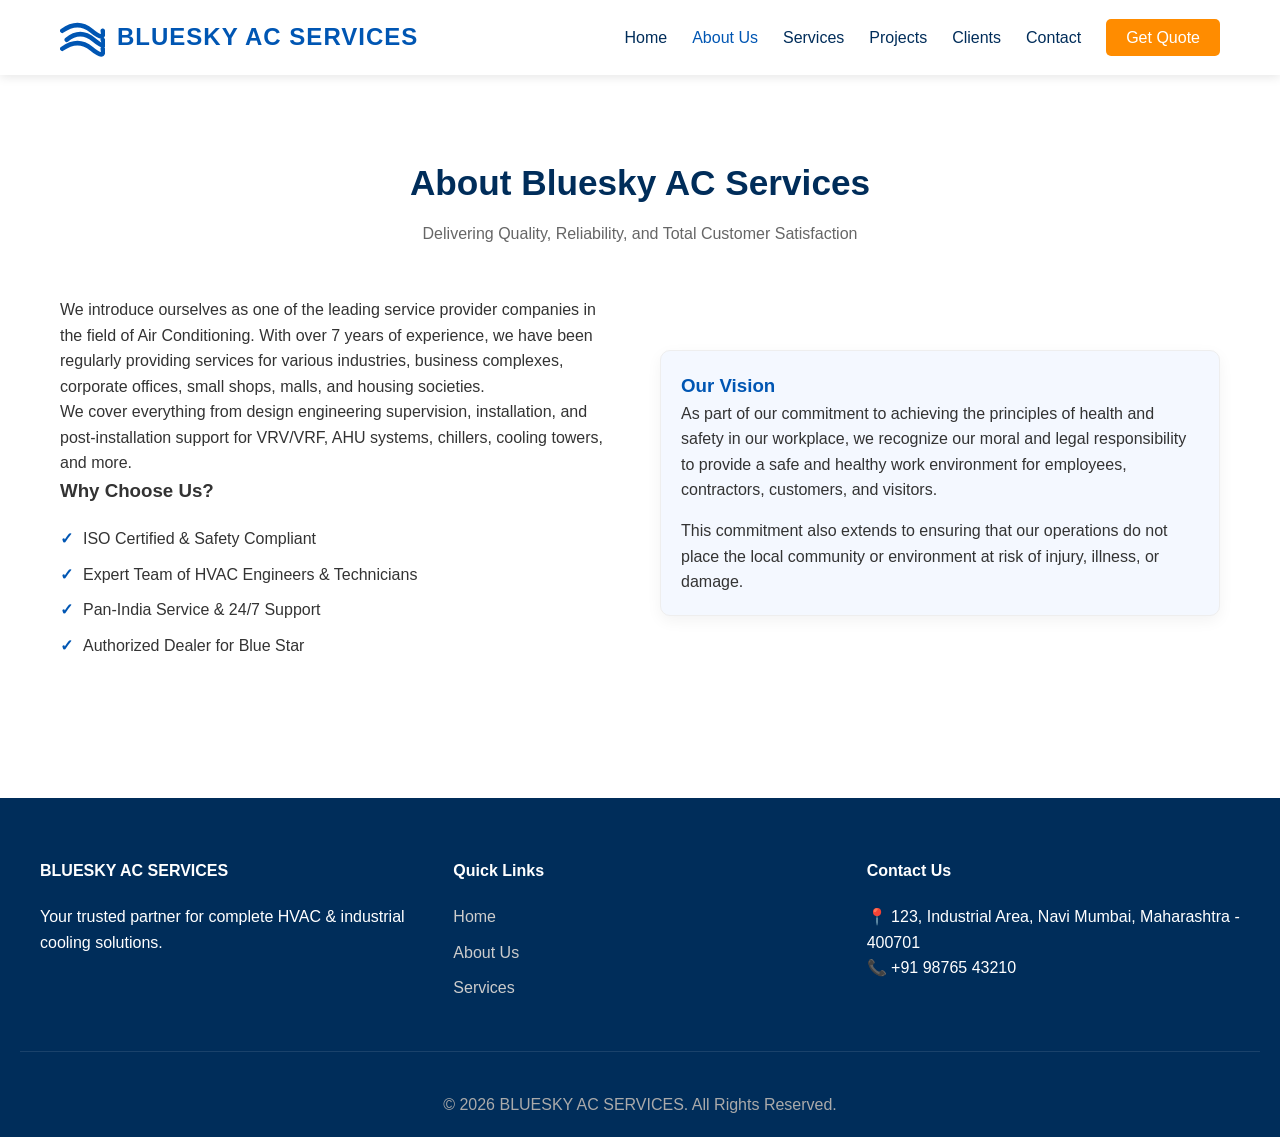
==== about.html @ 719ef935 "first commit" ====
<!DOCTYPE html>
<html lang="en">

<head>
    <meta charset="UTF-8">
    <meta name="viewport" content="width=device-width, initial-scale=1.0">
    <title>About Us | Bluesky AC Services</title>
    <link rel="stylesheet" href="style.css">
    
    <!-- Added inline styles specifically for the mobile menu to ensure it works -->
    <style>
        .logo-container { display: flex; align-items: center; gap: 12px; text-decoration: none; }
        .logo-icon { width: 45px; height: 45px; fill: none; stroke: var(--primary-blue); stroke-width: 8; stroke-linecap: round; }
        .logo-icon path:nth-child(2) { stroke: var(--accent-blue); }
        .logo-text { font-size: 24px; font-weight: 800; color: var(--primary-blue); text-transform: uppercase; letter-spacing: 1px; }
        .logo-text span { color: var(--accent-blue); }

        /* Hamburger Icon Style */
        .menu-toggle {
            display: none;
            font-size: 30px;
            color: var(--primary-blue, #0056b3);
            cursor: pointer;
            z-index: 1001;
        }

        /* Mobile Menu Logic */
        @media (max-width: 768px) {
            .menu-toggle {
                display: block;
            }

            .nav-links {
                display: none;
                flex-direction: column;
                position: absolute;
                top: 75px;
                left: 0;
                width: 100%;
                background-color: var(--white, #ffffff);
                box-shadow: 0 10px 15px rgba(0,0,0,0.1);
                padding: 20px 0;
                gap: 15px;
                text-align: center;
                z-index: 999;
            }

            .nav-links.active {
                display: flex;
            }
        }
    </style>
</head>
<body>
    <header>
        <div class="nav-container">
            <a href="index.html" class="logo-container">
                <svg class="logo-icon" viewBox="0 0 100 100" xmlns="http://www.w3.org/2000/svg">
                    <path d="M5,35 Q40,10 70,35 T95,35" stroke-width="10" />
                    <path d="M15,55 Q45,30 75,55 T95,55" stroke-width="10" />
                    <path d="M5,75 Q40,50 70,75 T95,75" stroke-width="10" />
                </svg>
                <div class="logo-text">BLUESKY <span>AC SERVICES</span></div>
            </a>
            
            <!-- Added ID to toggle menu -->
            <div class="menu-toggle" id="mobile-menu">☰</div>
            
            <!-- Added ID to the list -->
            <ul class="nav-links" id="nav-links-list">
                <li><a href="index.html">Home</a></li>
                <li><a href="about.html" class="active">About Us</a></li>
                <li><a href="services.html">Services</a></li>
                <li><a href="projects.html">Projects</a></li>
                <li><a href="clients.html">Clients</a></li>
                <li><a href="contact.html">Contact</a></li>
                <li><a href="contact.html" class="btn-quote">Get Quote</a></li>
            </ul>
        </div>
    </header>

    <section class="section">
        <div class="section-title">
            <h2>About Bluesky AC Services</h2>
            <p>Delivering Quality, Reliability, and Total Customer Satisfaction</p>
        </div>
        <div class="about-content">
            <div class="about-text">
                <p>We introduce ourselves as one of the leading service provider companies in the field of Air Conditioning. With over 7 years of experience, we have been regularly providing services for various industries, business complexes, corporate offices, small shops, malls, and housing societies.</p>
                <p>We cover everything from design engineering supervision, installation, and post-installation support for VRV/VRF, AHU systems, chillers, cooling towers, and more.</p>
                <h3>Why Choose Us?</h3>
                <ul>
                    <li>ISO Certified & Safety Compliant</li>
                    <li>Expert Team of HVAC Engineers & Technicians</li>
                    <li>Pan-India Service & 24/7 Support</li>
                    <li>Authorized Dealer for Blue Star</li>
                </ul>
            </div>
            <div class="card" style="padding: 20px; background: var(--light-bg);">
                <h3 style="color: var(--primary-blue);">Our Vision</h3>
                <p>As part of our commitment to achieving the principles of health and safety in our workplace, we recognize our moral and legal responsibility to provide a safe and healthy work environment for employees, contractors, customers, and visitors.</p>
                <p style="margin-top: 15px;">This commitment also extends to ensuring that our operations do not place the local community or environment at risk of injury, illness, or damage.</p>
            </div>
        </div>
    </section>

    <footer>
        <div class="footer-grid">
            <div class="footer-col"><h4>BLUESKY AC SERVICES</h4><p>Your trusted partner for complete HVAC & industrial cooling solutions.</p></div>
            <div class="footer-col"><h4>Quick Links</h4><ul><li><a href="index.html">Home</a></li><li><a href="about.html">About Us</a></li><li><a href="services.html">Services</a></li></ul></div>
            <div class="footer-col"><h4>Contact Us</h4><p>📍 123, Industrial Area, Navi Mumbai, Maharashtra - 400701</p><p>📞 +91 98765 43210</p></div>
        </div>
        <div class="footer-bottom"><p>&copy; 2026 BLUESKY AC SERVICES. All Rights Reserved.</p></div>
    </footer>

    <!-- Added Inline Javascript for Menu Toggle -->
    <script>
        const mobileMenuBtn = document.getElementById('mobile-menu');
        const navLinksList = document.getElementById('nav-links-list');

        mobileMenuBtn.addEventListener('click', function() {
            navLinksList.classList.toggle('active');
            
            if(navLinksList.classList.contains('active')){
                mobileMenuBtn.innerHTML = '✕';
            } else {
                mobileMenuBtn.innerHTML = '☰';
            }
        });
    </script>
    
    <!-- Your original script tag kept here -->
    <script src="script.js"></script>
</body>
</html>
---- style.css ----
/* style.css */
:root {
    --primary-blue: #0056b3;
    --dark-navy: #002d5a;
    --light-bg: #f4f8ff;
    --accent-orange: #ff8c00;
    --white: #ffffff;
    --text-gray: #333333;
}

* {
    margin: 0;
    padding: 0;
    box-sizing: border-box;
    font-family: 'Segoe UI', Tahoma, Geneva, Verdana, sans-serif;
}

body {
    color: var(--text-gray);
    line-height: 1.6;
}

/* Header & Navigation */
header {
    background-color: var(--white);
    box-shadow: 0 2px 10px rgba(0,0,0,0.1);
    position: sticky;
    top: 0;
    z-index: 1000;
}

.nav-container {
    max-width: 1200px;
    margin: 0 auto;
    padding: 15px 20px;
    display: flex;
    justify-content: space-between;
    align-items: center;
}

.logo {
    font-size: 1.5rem;
    font-weight: 700;
    color: var(--primary-blue);
    text-decoration: none;
}

.logo span {
    color: var(--dark-navy);
}

.nav-links {
    display: flex;
    list-style: none;
    gap: 25px;
    align-items: center;
}

.nav-links a {
    text-decoration: none;
    color: var(--dark-navy);
    font-weight: 500;
    transition: color 0.3s;
}

.nav-links a:hover, .nav-links a.active {
    color: var(--primary-blue);
}

.btn-quote {
    background-color: var(--accent-orange);
    color: var(--white) !important;
    padding: 10px 20px;
    border-radius: 5px;
    font-weight: 600;
}

/* Mobile Menu */
.menu-toggle {
    display: none;
    font-size: 1.5rem;
    cursor: pointer;
    color: var(--primary-blue);
}

/* Hero Section */
.hero {
    background: linear-gradient(rgba(0, 45, 90, 0.8), rgba(0, 45, 90, 0.8)), url('https://images.unsplash.com/photo-1581094794329-c8112a89af12?ixlib=rb-4.0.3&auto=format&fit=crop&w=1920&q=80') center/cover;
    color: var(--white);
    padding: 100px 20px;
    text-align: center;
}

.hero h1 {
    font-size: 3rem;
    margin-bottom: 20px;
}

.hero p {
    font-size: 1.2rem;
    max-width: 800px;
    margin: 0 auto 30px;
}

.hero-btns {
    display: flex;
    gap: 15px;
    justify-content: center;
}

.btn-primary {
    background-color: var(--primary-blue);
    color: var(--white);
    padding: 12px 30px;
    text-decoration: none;
    border-radius: 5px;
    font-weight: 600;
    transition: background 0.3s;
}

.btn-secondary {
    background-color: transparent;
    color: var(--white);
    padding: 12px 30px;
    text-decoration: none;
    border-radius: 5px;
    font-weight: 600;
    border: 2px solid var(--white);
    transition: background 0.3s;
}

.btn-primary:hover { background-color: #3a8ae1; }
.btn-secondary:hover { background-color: rgba(255,255,255,0.1); }

/* Stats Section */
.stats {
    display: grid;
    grid-template-columns: repeat(auto-fit, minmax(200px, 1fr));
    gap: 20px;
    max-width: 1200px;
    margin: -50px auto 50px;
    padding: 0 20px;
}

.stat-card {
    background: var(--white);
    padding: 30px;
    text-align: center;
    border-radius: 10px;
    box-shadow: 0 5px 15px rgba(0,0,0,0.1);
    border-bottom: 4px solid var(--primary-blue);
}

.stat-card h2 {
    color: var(--primary-blue);
    font-size: 2.5rem;
}

/* General Sections */
.section {
    padding: 80px 20px;
    max-width: 1200px;
    margin: 0 auto;
}

.section-title {
    text-align: center;
    margin-bottom: 50px;
}

.section-title h2 {
    font-size: 2.2rem;
    color: var(--dark-navy);
    margin-bottom: 10px;
}

.section-title p {
    color: #666;
}

/* Grid Layouts */
.grid-container {
    display: grid;
    grid-template-columns: repeat(auto-fit, minmax(300px, 1fr));
    gap: 30px;
}

/* Cards */
.card {
    background: var(--white);
    border-radius: 10px;
    overflow: hidden;
    box-shadow: 0 5px 15px rgba(0,0,0,0.05);
    transition: transform 0.3s;
    border: 1px solid #eee;
}

.card:hover {
    transform: translateY(-5px);
    box-shadow: 0 10px 25px rgba(0,0,0,0.1);
}

.card-content {
    padding: 25px;
}

.card-content h3 {
    color: var(--primary-blue);
    margin-bottom: 10px;
}

/* About Section */
.about-content {
    display: grid;
    grid-template-columns: 1fr 1fr;
    gap: 40px;
    align-items: center;
}

.about-text ul {
    list-style: none;
    margin-top: 20px;
}

.about-text li {
    margin-bottom: 10px;
    display: flex;
    align-items: center;
}

.about-text li::before {
    content: "✓";
    color: var(--primary-blue);
    font-weight: bold;
    margin-right: 10px;
}

/* Footer */
footer {
    background-color: var(--dark-navy);
    color: var(--white);
    padding: 60px 20px 20px;
    margin-top: 50px;
}

.footer-grid {
    display: grid;
    grid-template-columns: repeat(auto-fit, minmax(200px, 1fr));
    gap: 40px;
    max-width: 1200px;
    margin: 0 auto;
}

.footer-col h4 {
    margin-bottom: 20px;
    color: var(--white);
}

.footer-col ul { list-style: none; }
.footer-col ul li { margin-bottom: 10px; }
.footer-col a { color: #ccc; text-decoration: none; }
.footer-col a:hover { color: var(--white); }

.footer-bottom {
    text-align: center;
    padding-top: 40px;
    margin-top: 40px;
    border-top: 1px solid rgba(255,255,255,0.1);
    color: #aaa;
}

/* Responsive */
@media (max-width: 768px) {
    .menu-toggle { display: block; }
    .nav-links {
        display: none;
        position: absolute;
        top: 100%;
        left: 0;
        width: 100%;
        background: var(--white);
        flex-direction: column;
        padding: 20px;
        box-shadow: 0 5px 10px rgba(0,0,0,0.1);
    }
    .nav-links.active { display: flex; }
    .hero h1 { font-size: 2rem; }
    .about-content { grid-template-columns: 1fr; }
    .hero-btns { flex-direction: column; }
}
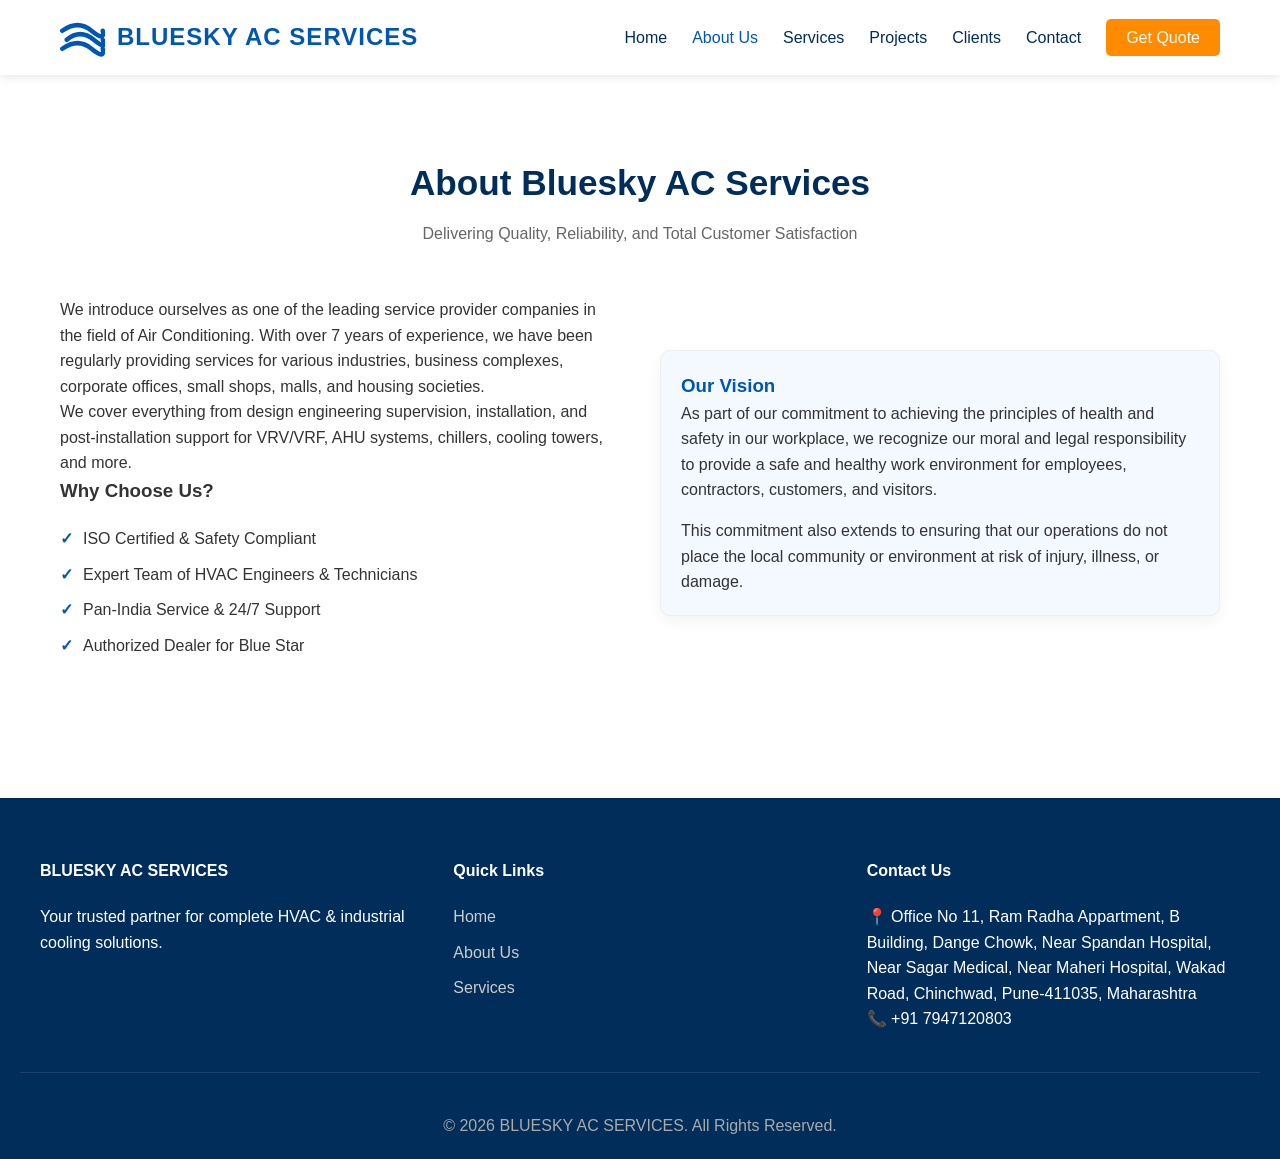
==== commit 3c79a267: "Your description of the change" ====
--- a/about.html
+++ b/about.html
@@ -108,7 +108,7 @@
         <div class="footer-grid">
             <div class="footer-col"><h4>BLUESKY AC SERVICES</h4><p>Your trusted partner for complete HVAC & industrial cooling solutions.</p></div>
             <div class="footer-col"><h4>Quick Links</h4><ul><li><a href="index.html">Home</a></li><li><a href="about.html">About Us</a></li><li><a href="services.html">Services</a></li></ul></div>
-            <div class="footer-col"><h4>Contact Us</h4><p>📍 123, Industrial Area, Navi Mumbai, Maharashtra - 400701</p><p>📞 +91 98765 43210</p></div>
+            <div class="footer-col"><h4>Contact Us</h4><p>📍 Office No 11, Ram Radha Appartment, B Building, Dange Chowk, Near Spandan Hospital, Near Sagar Medical, Near Maheri Hospital, Wakad Road, Chinchwad, Pune-411035, Maharashtra</p><p>📞 +91 7947120803</p></div>
         </div>
         <div class="footer-bottom"><p>&copy; 2026 BLUESKY AC SERVICES. All Rights Reserved.</p></div>
     </footer>
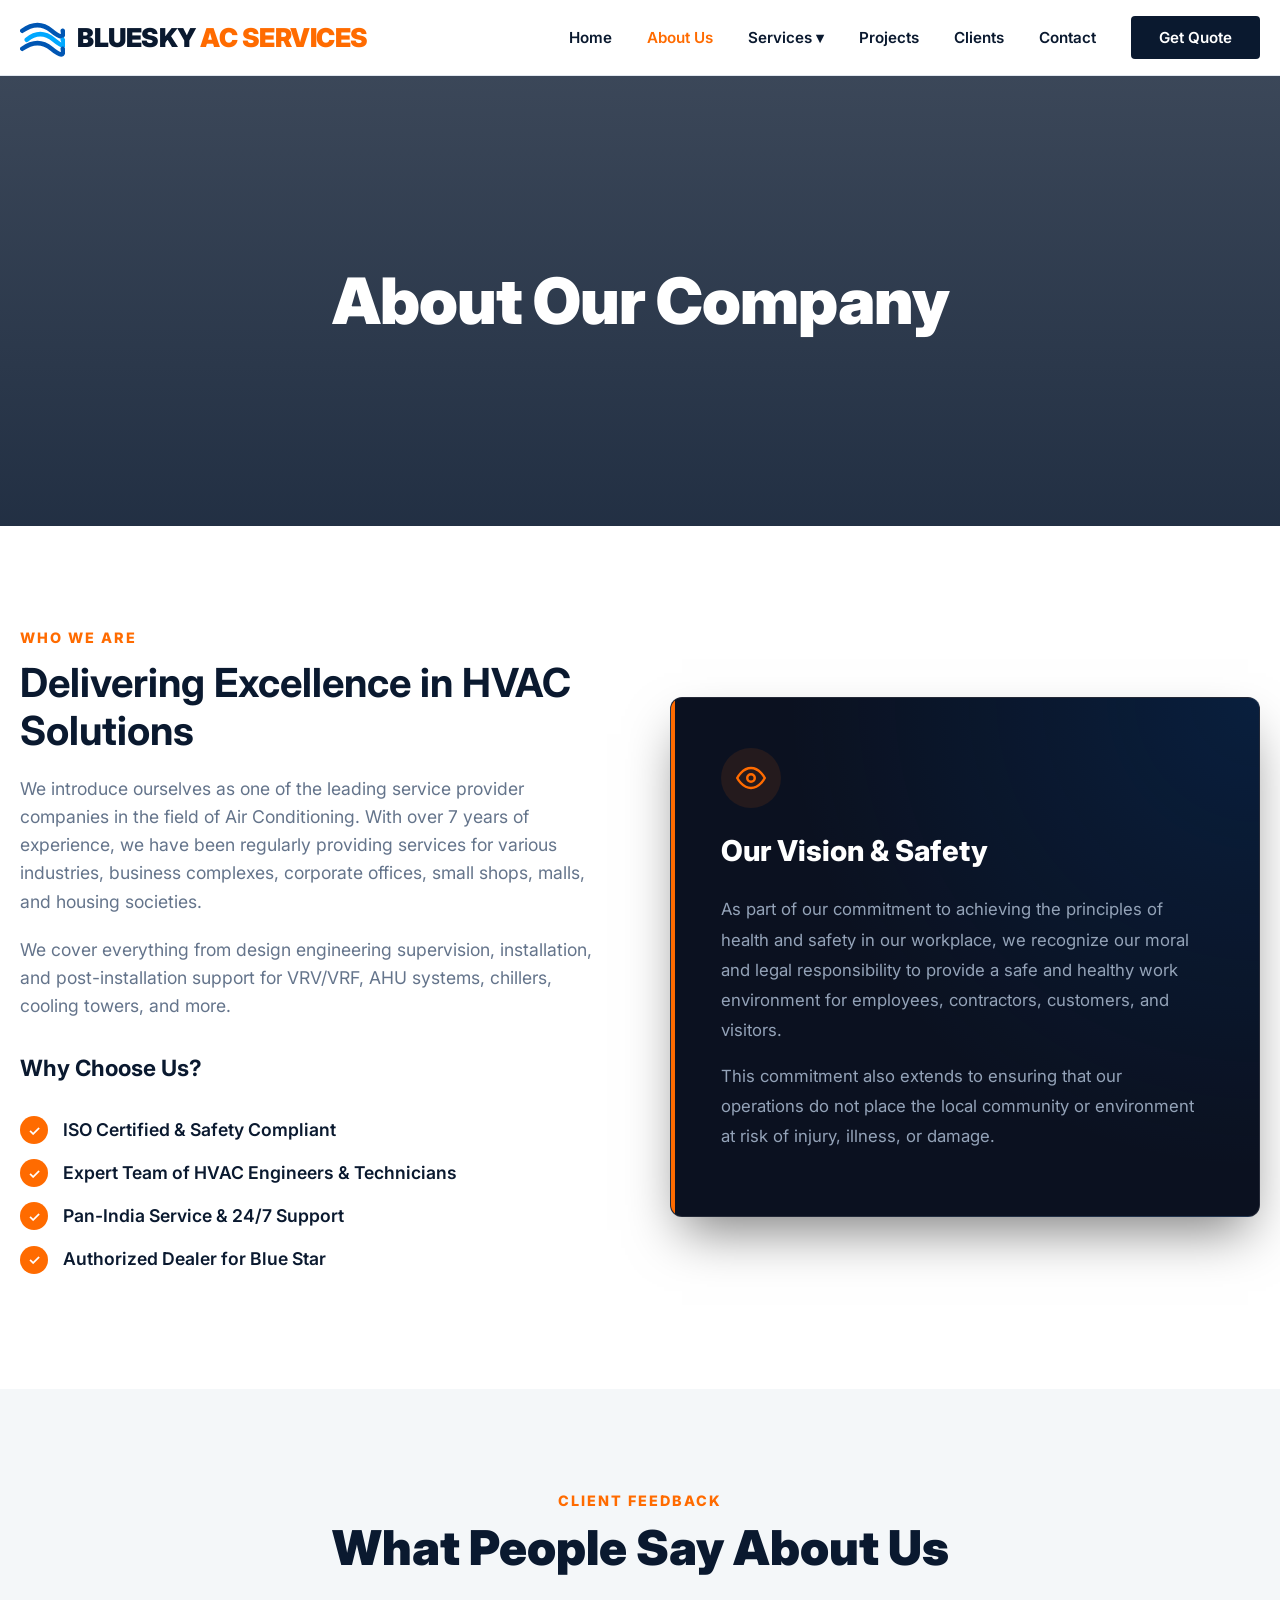
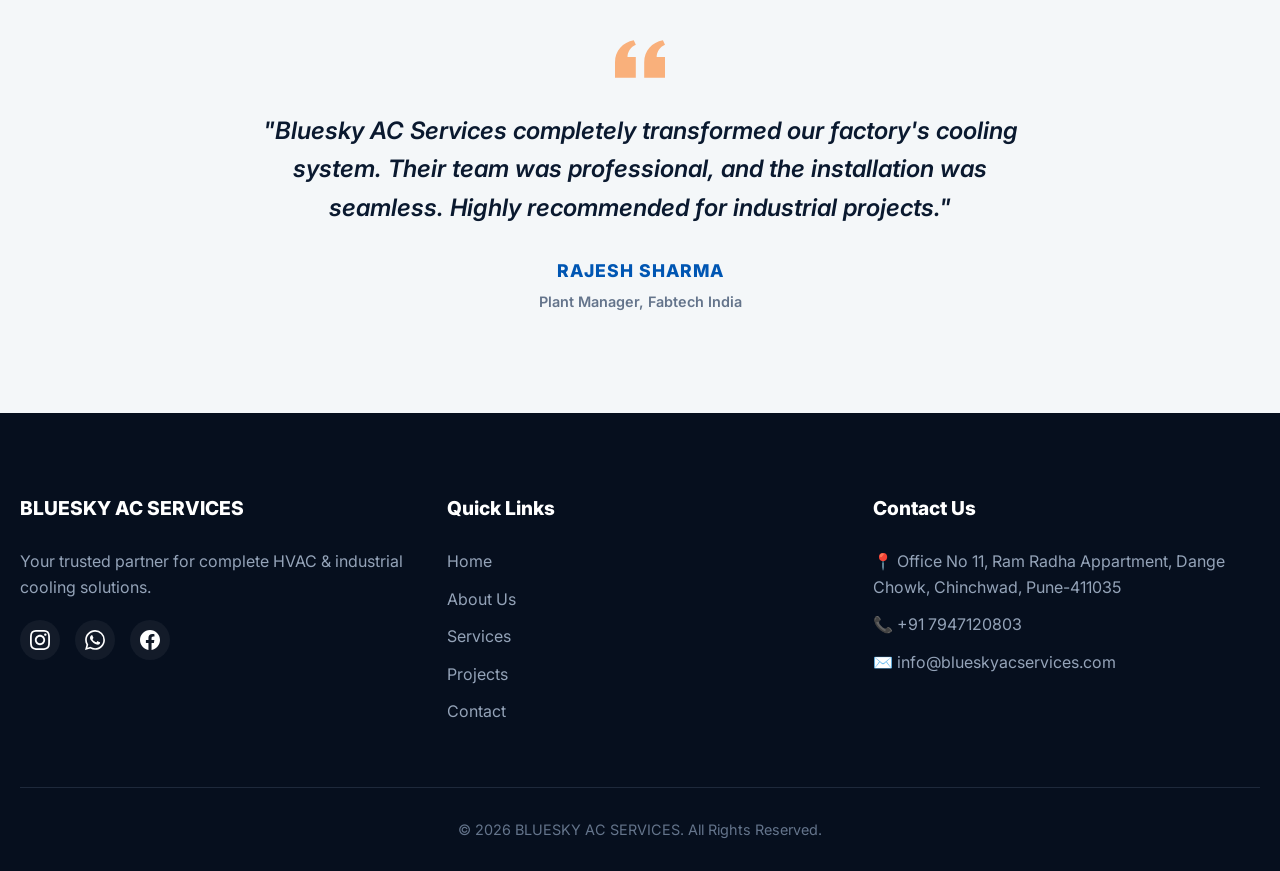
==== commit 018986d9: "final update" ====
--- a/about.html
+++ b/about.html
@@ -1,57 +1,125 @@
 <!DOCTYPE html>
 <html lang="en">
-
 <head>
     <meta charset="UTF-8">
     <meta name="viewport" content="width=device-width, initial-scale=1.0">
     <title>About Us | Bluesky AC Services</title>
     <link rel="stylesheet" href="style.css">
-    
-    <!-- Added inline styles specifically for the mobile menu to ensure it works -->
     <style>
-        .logo-container { display: flex; align-items: center; gap: 12px; text-decoration: none; }
-        .logo-icon { width: 45px; height: 45px; fill: none; stroke: var(--primary-blue); stroke-width: 8; stroke-linecap: round; }
-        .logo-icon path:nth-child(2) { stroke: var(--accent-blue); }
-        .logo-text { font-size: 24px; font-weight: 800; color: var(--primary-blue); text-transform: uppercase; letter-spacing: 1px; }
-        .logo-text span { color: var(--accent-blue); }
-
-        /* Hamburger Icon Style */
-        .menu-toggle {
-            display: none;
-            font-size: 30px;
-            color: var(--primary-blue, #0056b3);
-            cursor: pointer;
-            z-index: 1001;
-        }
-
-        /* Mobile Menu Logic */
-        @media (max-width: 768px) {
-            .menu-toggle {
-                display: block;
-            }
-
-            .nav-links {
-                display: none;
-                flex-direction: column;
-                position: absolute;
-                top: 75px;
-                left: 0;
-                width: 100%;
-                background-color: var(--white, #ffffff);
-                box-shadow: 0 10px 15px rgba(0,0,0,0.1);
-                padding: 20px 0;
-                gap: 15px;
-                text-align: center;
-                z-index: 999;
-            }
-
-            .nav-links.active {
-                display: flex;
-            }
+        /* --- PAGE SPECIFIC STYLES --- */
+        
+        /* Hero Section */
+        .page-hero {
+            position: relative;
+            height: 50vh;
+            min-height: 400px;
+            display: flex;
+            align-items: center;
+            justify-content: center;
+            text-align: center;
+            background: url('https://images.unsplash.com/photo-1581091226825-a6a2a5aee158?ixlib=rb-4.0.3&auto=format&fit=crop&w=1920&q=80') center/cover;
+            background-attachment: fixed; /* Parallax effect */
+        }
+        .page-hero-overlay {
+            position: absolute; top: 0; left: 0; width: 100%; height: 100%;
+            background: linear-gradient(rgba(10, 25, 47, 0.8), rgba(10, 25, 47, 0.9));
+        }
+        .page-hero h1 {
+            position: relative; z-index: 1; color: var(--white); font-size: 4rem; font-weight: 900;
+            letter-spacing: -1px;
+        }
+
+        /* About Content Split */
+        .about-split {
+            display: grid;
+            grid-template-columns: 1fr 1fr;
+            gap: 60px;
+            align-items: center;
+        }
+        .about-text h2 { font-size: 2.5rem; color: var(--dark-navy); margin-bottom: 20px; line-height: 1.2;}
+        .about-text p { color: var(--text-light); font-size: 1.1rem; margin-bottom: 20px; }
+        .about-list { list-style: none; margin-top: 30px; }
+        .about-list li {
+            font-size: 1.1rem; font-weight: 600; color: var(--dark-navy); margin-bottom: 15px;
+            display: flex; align-items: center; gap: 15px;
+        }
+        .about-list li::before {
+            content: "✓"; display: flex; justify-content: center; align-items: center;
+            width: 28px; height: 28px; background: var(--accent-orange); color: var(--white);
+            border-radius: 50%; font-size: 0.9rem; flex-shrink: 0;
+        }
+
+        /* Dark Vision Card */
+        .vision-card {
+            background-color: #0b1120;
+            background-image: radial-gradient(circle at top right, rgba(0, 86, 179, 0.2) 0%, transparent 60%);
+            padding: 50px;
+            border-radius: 12px;
+            color: var(--white);
+            border: 1px solid rgba(255,255,255,0.1);
+            box-shadow: 0 25px 50px -12px rgba(0, 0, 0, 0.5);
+            position: relative;
+            overflow: hidden;
+        }
+        .vision-card::before {
+            content: ''; position: absolute; top: 0; left: 0; width: 4px; height: 100%;
+            background: var(--accent-orange);
+        }
+        .vision-card h3 { font-size: 1.8rem; margin-bottom: 20px; font-weight: 800; }
+        .vision-card p { color: #94a3b8; font-size: 1.05rem; margin-bottom: 15px; line-height: 1.8; }
+
+        /* --- ANIMATED TESTIMONIALS --- */
+        .testimonial-section {
+            background-color: var(--light-bg);
+            padding: 100px 20px;
+            text-align: center;
+            overflow: hidden;
+        }
+        .testimonial-container {
+            max-width: 800px;
+            margin: 0 auto;
+            position: relative;
+            min-height: 250px; /* Prevents layout jump */
+        }
+        .testimonial-slide {
+            position: absolute;
+            top: 0; left: 0; width: 100%;
+            opacity: 0;
+            transform: translateY(20px);
+            transition: opacity 0.8s ease, transform 0.8s ease;
+            visibility: hidden;
+        }
+        .testimonial-slide.active {
+            opacity: 1;
+            transform: translateY(0);
+            visibility: visible;
+            position: relative; /* Takes up space when active */
+        }
+        .quote-icon {
+            width: 50px; height: 50px; margin: 0 auto 20px auto; color: var(--accent-orange);
+            opacity: 0.5;
+        }
+        .testimonial-text {
+            font-size: 1.5rem;
+            font-weight: 600;
+            color: var(--dark-navy);
+            line-height: 1.6;
+            margin-bottom: 30px;
+            font-style: italic;
+        }
+        .client-info h4 { font-size: 1.1rem; font-weight: 800; color: var(--primary-blue); margin-bottom: 5px; text-transform: uppercase; letter-spacing: 1px;}
+        .client-info p { font-size: 0.9rem; color: var(--text-light); font-weight: 600; }
+
+        @media (max-width: 900px) {
+            .about-split { grid-template-columns: 1fr; gap: 40px; }
+            .page-hero h1 { font-size: 2.5rem; }
+            .vision-card { padding: 30px; }
+            .testimonial-text { font-size: 1.2rem; }
         }
     </style>
 </head>
 <body>
+
     <header>
         <div class="nav-container">
             <a href="index.html" class="logo-container">
@@ -62,74 +130,186 @@
                 </svg>
                 <div class="logo-text">BLUESKY <span>AC SERVICES</span></div>
             </a>
-            
-            <!-- Added ID to toggle menu -->
             <div class="menu-toggle" id="mobile-menu">☰</div>
-            
-            <!-- Added ID to the list -->
             <ul class="nav-links" id="nav-links-list">
                 <li><a href="index.html">Home</a></li>
                 <li><a href="about.html" class="active">About Us</a></li>
-                <li><a href="services.html">Services</a></li>
+                <li class="dropdown">
+                    <a href="services.html">Services ▾</a>
+                    <ul class="dropdown-menu">
+                        <li><a href="services.html">VRF System</a></li>
+                        <li><a href="services.html">AHU & Ducting</a></li>
+                        <li><a href="services.html">Chiller Plants</a></li>
+                        <li><a href="services.html">Central AC</a></li>
+                        <li><a href="services.html">Maintenance & AMC</a></li>
+                    </ul>
+                </li>
                 <li><a href="projects.html">Projects</a></li>
                 <li><a href="clients.html">Clients</a></li>
                 <li><a href="contact.html">Contact</a></li>
-                <li><a href="contact.html" class="btn-quote">Get Quote</a></li>
+                <li><a href="contact.html" class="btn-quote">Get Quote</a></li> 
             </ul>
         </div>
     </header>
 
+    <!-- HERO SECTION -->
+    <section class="page-hero">
+        <div class="page-hero-overlay"></div>
+        <h1>About Our Company</h1>
+    </section>
+
+    <!-- MAIN CONTENT -->
     <section class="section">
-        <div class="section-title">
-            <h2>About Bluesky AC Services</h2>
-            <p>Delivering Quality, Reliability, and Total Customer Satisfaction</p>
-        </div>
-        <div class="about-content">
-            <div class="about-text">
+        <div class="about-split">
+            
+            <!-- Left Text -->
+            <div class="about-text reveal">
+                <h4 style="color: var(--accent-orange); font-weight: 800; letter-spacing: 2px; text-transform: uppercase; margin-bottom: 10px; font-size: 0.9rem;">Who We Are</h4>
+                <h2>Delivering Excellence in HVAC Solutions</h2>
                 <p>We introduce ourselves as one of the leading service provider companies in the field of Air Conditioning. With over 7 years of experience, we have been regularly providing services for various industries, business complexes, corporate offices, small shops, malls, and housing societies.</p>
                 <p>We cover everything from design engineering supervision, installation, and post-installation support for VRV/VRF, AHU systems, chillers, cooling towers, and more.</p>
-                <h3>Why Choose Us?</h3>
-                <ul>
+                
+                <h3 style="margin-top: 30px; margin-bottom: 15px; color: var(--dark-navy); font-size: 1.4rem;">Why Choose Us?</h3>
+                <ul class="about-list">
                     <li>ISO Certified & Safety Compliant</li>
                     <li>Expert Team of HVAC Engineers & Technicians</li>
                     <li>Pan-India Service & 24/7 Support</li>
                     <li>Authorized Dealer for Blue Star</li>
                 </ul>
             </div>
-            <div class="card" style="padding: 20px; background: var(--light-bg);">
-                <h3 style="color: var(--primary-blue);">Our Vision</h3>
+
+            <!-- Right Dark Card -->
+            <div class="vision-card reveal" style="transition-delay: 0.2s;">
+                <div class="info-icon" style="width: 60px; height: 60px; background: rgba(255, 107, 0, 0.1); border-radius: 50%; display: flex; justify-content: center; align-items: center; margin-bottom: 20px;">
+                    <svg viewBox="0 0 24 24" fill="none" stroke="var(--accent-orange)" stroke-width="2" style="width: 30px; height: 30px;"><path d="M1 12s4-8 11-8 11 8 11 8-4 8-11 8-11-8-11-8z"></path><circle cx="12" cy="12" r="3"></circle></svg>
+                </div>
+                <h3>Our Vision & Safety</h3>
                 <p>As part of our commitment to achieving the principles of health and safety in our workplace, we recognize our moral and legal responsibility to provide a safe and healthy work environment for employees, contractors, customers, and visitors.</p>
-                <p style="margin-top: 15px;">This commitment also extends to ensuring that our operations do not place the local community or environment at risk of injury, illness, or damage.</p>
-            </div>
+                <p>This commitment also extends to ensuring that our operations do not place the local community or environment at risk of injury, illness, or damage.</p>
+            </div>
+
         </div>
     </section>
 
+    <!-- ANIMATED TESTIMONIALS SECTION -->
+    <section class="testimonial-section">
+        <div class="section-header reveal" style="text-align: center;">
+            <h4>Client Feedback</h4>
+            <h2>What People Say About Us</h2>
+        </div>
+
+        <div class="testimonial-container reveal">
+            
+            <!-- Slide 1 -->
+            <div class="testimonial-slide active">
+                <svg class="quote-icon" viewBox="0 0 24 24" fill="currentColor"><path d="M14.017 21v-7.391c0-5.704 3.731-9.57 8.983-10.609l.995 2.151c-2.432.917-3.995 3.638-3.995 5.849h4v10h-9.983zm-14.017 0v-7.391c0-5.704 3.748-9.57 9-10.609l.996 2.151c-2.433.917-3.996 3.638-3.996 5.849h3.983v10h-9.983z"/></svg>
+                <p class="testimonial-text">"Bluesky AC Services completely transformed our factory's cooling system. Their team was professional, and the installation was seamless. Highly recommended for industrial projects."</p>
+                <div class="client-info">
+                    <h4>Rajesh Sharma</h4>
+                    <p>Plant Manager, Fabtech India</p>
+                </div>
+            </div>
+
+            <!-- Slide 2 -->
+            <div class="testimonial-slide">
+                <svg class="quote-icon" viewBox="0 0 24 24" fill="currentColor"><path d="M14.017 21v-7.391c0-5.704 3.731-9.57 8.983-10.609l.995 2.151c-2.432.917-3.995 3.638-3.995 5.849h4v10h-9.983zm-14.017 0v-7.391c0-5.704 3.748-9.57 9-10.609l.996 2.151c-2.433.917-3.996 3.638-3.996 5.849h3.983v10h-9.983z"/></svg>
+                <p class="testimonial-text">"We rely on Bluesky for all our AMC needs across our commercial offices. Their 24/7 support and quick response times give us complete peace of mind."</p>
+                <div class="client-info">
+                    <h4>Priya Desai</h4>
+                    <p>Facilities Head, Pavilion Data</p>
+                </div>
+            </div>
+
+            <!-- Slide 3 -->
+            <div class="testimonial-slide">
+                <svg class="quote-icon" viewBox="0 0 24 24" fill="currentColor"><path d="M14.017 21v-7.391c0-5.704 3.731-9.57 8.983-10.609l.995 2.151c-2.432.917-3.995 3.638-3.995 5.849h4v10h-9.983zm-14.017 0v-7.391c0-5.704 3.748-9.57 9-10.609l.996 2.151c-2.433.917-3.996 3.638-3.996 5.849h3.983v10h-9.983z"/></svg>
+                <p class="testimonial-text">"The expertise they brought to our VRF installation was outstanding. Clean work, on-time delivery, and excellent after-sales service."</p>
+                <div class="client-info">
+                    <h4>Amit Patel</h4>
+                    <p>Director, Shri Bal Ganesh Developers</p>
+                </div>
+            </div>
+
+        </div>
+    </section>
+
+    <!-- FOOTER WITH SOCIAL ICONS -->
     <footer>
         <div class="footer-grid">
-            <div class="footer-col"><h4>BLUESKY AC SERVICES</h4><p>Your trusted partner for complete HVAC & industrial cooling solutions.</p></div>
-            <div class="footer-col"><h4>Quick Links</h4><ul><li><a href="index.html">Home</a></li><li><a href="about.html">About Us</a></li><li><a href="services.html">Services</a></li></ul></div>
-            <div class="footer-col"><h4>Contact Us</h4><p>📍 Office No 11, Ram Radha Appartment, B Building, Dange Chowk, Near Spandan Hospital, Near Sagar Medical, Near Maheri Hospital, Wakad Road, Chinchwad, Pune-411035, Maharashtra</p><p>📞 +91 7947120803</p></div>
-        </div>
-        <div class="footer-bottom"><p>&copy; 2026 BLUESKY AC SERVICES. All Rights Reserved.</p></div>
+            <div class="footer-col">
+                <h4>BLUESKY AC SERVICES</h4>
+                <p style="color:#94a3b8; margin-bottom: 20px;">Your trusted partner for complete HVAC & industrial cooling solutions.</p>
+                <div class="social-icons">
+                    <a href="#" aria-label="Instagram"><svg viewBox="0 0 24 24"><path d="M12 2.163c3.204 0 3.584.012 4.85.07 3.252.148 4.771 1.691 4.919 4.919.058 1.265.069 1.645.069 4.849 0 3.205-.012 3.584-.069 4.849-.149 3.225-1.664 4.771-4.919 4.919-1.266.058-1.644.07-4.85.07-3.204 0-3.584-.012-4.849-.07-3.26-.149-4.771-1.699-4.919-4.92-.058-1.265-.07-1.644-.07-4.849 0-3.204.013-3.583.07-4.849.149-3.227 1.664-4.771 4.919-4.919 1.266-.057 1.645-.069 4.849-.069zm0-2.163c-3.259 0-3.667.014-4.947.072-4.358.2-6.78 2.618-6.98 6.98-.059 1.281-.073 1.689-.073 4.948 0 3.259.014 3.668.072 4.948.2 4.358 2.618 6.78 6.98 6.98 1.281.058 1.689.072 4.948.072 3.259 0 3.668-.014 4.948-.072 4.354-.2 6.782-2.618 6.979-6.98.059-1.28.073-1.689.073-4.948 0-3.259-.014-3.667-.072-4.947-.196-4.354-2.617-6.78-6.979-6.98-1.281-.059-1.69-.073-4.949-.073zm0 5.838c-3.403 0-6.162 2.759-6.162 6.162s2.759 6.163 6.162 6.163 6.162-2.759 6.162-6.163c0-3.403-2.759-6.162-6.162-6.162zm0 10.162c-2.209 0-4-1.79-4-4 0-2.209 1.791-4 4-4s4 1.791 4 4c0 2.21-1.791 4-4 4zm6.406-11.845c-.796 0-1.441.645-1.441 1.44s.645 1.44 1.441 1.44c.795 0 1.439-.645 1.439-1.44s-.644-1.44-1.439-1.44z"/></svg></a>
+                    <a href="#" aria-label="WhatsApp"><svg viewBox="0 0 24 24"><path d="M17.472 14.382c-.297-.149-1.758-.867-2.03-.967-.273-.099-.471-.148-.67.15-.197.297-.767.966-.94 1.164-.173.199-.347.223-.644.075-.297-.15-1.255-.463-2.39-1.475-.883-.788-1.48-1.761-1.653-2.059-.173-.297-.018-.458.13-.606.134-.133.298-.347.446-.52.149-.174.198-.298.298-.497.099-.198.05-.371-.025-.52-.075-.149-.669-1.612-.916-2.207-.242-.579-.487-.5-.669-.51-.173-.008-.371-.01-.57-.01-.198 0-.52.074-.792.372-.272.297-1.04 1.016-1.04 2.479 0 1.462 1.065 2.875 1.213 3.074.149.198 2.096 3.2 5.077 4.487.709.306 1.262.489 1.694.625.712.227 1.36.195 1.871.118.571-.085 1.758-.719 2.006-1.413.248-.694.248-1.289.173-1.413-.074-.124-.272-.198-.57-.347m-5.421 7.403h-.004a9.87 9.87 0 01-5.031-1.378l-.361-.214-3.741.982.998-3.648-.235-.374a9.86 9.86 0 01-1.51-5.26c.001-5.45 4.436-9.884 9.888-9.884 2.64 0 5.122 1.03 6.988 2.898a9.825 9.825 0 012.893 6.994c-.003 5.45-4.437 9.884-9.885 9.884m8.413-18.297A11.815 11.815 0 0012.05 0C5.495 0 .16 5.335.157 11.892c0 2.096.547 4.142 1.588 5.945L.057 24l6.305-1.654a11.882 11.882 0 005.683 1.448h.005c6.554 0 11.89-5.335 11.893-11.893a11.821 11.821 0 00-3.48-8.413Z"/></svg></a>
+                    <a href="#" aria-label="Facebook"><svg viewBox="0 0 24 24"><path d="M24 12.073c0-6.627-5.373-12-12-12s-12 5.373-12 12c0 5.99 4.388 10.954 10.125 11.854v-8.385H7.078v-3.47h3.047V9.43c0-3.007 1.792-4.669 4.533-4.669 1.312 0 2.686.235 2.686.235v2.953H15.83c-1.491 0-1.956.925-1.956 1.874v2.25h3.328l-.532 3.47h-2.796v8.385C19.612 23.027 24 18.062 24 12.073z"/></svg></a>
+                </div>
+            </div>
+            <div class="footer-col">
+                <h4>Quick Links</h4>
+                <ul>
+                    <li><a href="index.html">Home</a></li>
+                    <li><a href="about.html">About Us</a></li>
+                    <li><a href="services.html">Services</a></li>
+                    <li><a href="projects.html">Projects</a></li>
+                    <li><a href="contact.html">Contact</a></li>
+                </ul>
+            </div>
+            <div class="footer-col">
+                <h4>Contact Us</h4>
+                <ul>
+                    <li>📍 Office No 11, Ram Radha Appartment, Dange Chowk, Chinchwad, Pune-411035</li>
+                    <li>📞 +91 7947120803</li>
+                    <li>✉️ info@blueskyacservices.com</li>
+                </ul>
+            </div>
+        </div>
+        <div class="footer-bottom">
+            <p>&copy; 2026 BLUESKY AC SERVICES. All Rights Reserved.</p>
+        </div>
     </footer>
 
-    <!-- Added Inline Javascript for Menu Toggle -->
+    <!-- JAVASCRIPT -->
     <script>
+        // Mobile Menu
         const mobileMenuBtn = document.getElementById('mobile-menu');
         const navLinksList = document.getElementById('nav-links-list');
-
         mobileMenuBtn.addEventListener('click', function() {
             navLinksList.classList.toggle('active');
+            mobileMenuBtn.innerHTML = navLinksList.classList.contains('active') ? '✕' : '☰';
+        });
+
+        // Scroll Animation Observer
+        document.addEventListener("DOMContentLoaded", function() {
+            const reveals = document.querySelectorAll('.reveal');
+            const observer = new IntersectionObserver((entries) => {
+                entries.forEach(entry => {
+                    if (entry.isIntersecting) {
+                        entry.target.classList.add('active');
+                        observer.unobserve(entry.target);
+                    }
+                });
+            }, { threshold: 0.15 });
+            reveals.forEach(reveal => { observer.observe(reveal); });
+        });
+
+        // --- TESTIMONIAL SLIDER LOGIC ---
+        const slides = document.querySelectorAll('.testimonial-slide');
+        let currentSlide = 0;
+
+        function showNextSlide() {
+            // Remove active class from current
+            slides[currentSlide].classList.remove('active');
             
-            if(navLinksList.classList.contains('active')){
-                mobileMenuBtn.innerHTML = '✕';
-            } else {
-                mobileMenuBtn.innerHTML = '☰';
-            }
-        });
+            // Calculate next slide index
+            currentSlide = (currentSlide + 1) % slides.length;
+            
+            // Add active class to next
+            slides[currentSlide].classList.add('active');
+        }
+
+        // Change slide every 4 seconds
+        setInterval(showNextSlide, 4000);
     </script>
-    
-    <!-- Your original script tag kept here -->
-    <script src="script.js"></script>
 </body>
 </html>
--- a/style.css
+++ b/style.css
@@ -1,36 +1,43 @@
 /* style.css */
+@import url('https://fonts.googleapis.com/css2?family=Inter:wght@300;400;600;800;900&display=swap');
+
 :root {
     --primary-blue: #0056b3;
-    --dark-navy: #002d5a;
-    --light-bg: #f4f8ff;
-    --accent-orange: #ff8c00;
+    --accent-blue: #00a8ff;
+    --accent-orange: #ff6b00; /* High contrast theme color */
+    --dark-navy: #0a192f;
+    --darker-navy: #060f1e;
+    --light-bg: #f4f7f9;
     --white: #ffffff;
-    --text-gray: #333333;
+    --text-dark: #1e293b;
+    --text-light: #64748b;
 }
 
 * {
     margin: 0;
     padding: 0;
     box-sizing: border-box;
-    font-family: 'Segoe UI', Tahoma, Geneva, Verdana, sans-serif;
+    font-family: 'Inter', sans-serif;
 }
 
 body {
-    color: var(--text-gray);
+    color: var(--text-dark);
     line-height: 1.6;
-}
-
-/* Header & Navigation */
+    background-color: var(--white);
+    overflow-x: hidden;
+}
+
+/* --- HEADER --- */
 header {
     background-color: var(--white);
-    box-shadow: 0 2px 10px rgba(0,0,0,0.1);
     position: sticky;
     top: 0;
     z-index: 1000;
+    border-bottom: 1px solid #e2e8f0;
 }
 
 .nav-container {
-    max-width: 1200px;
+    max-width: 1300px;
     margin: 0 auto;
     padding: 15px 20px;
     display: flex;
@@ -38,253 +45,230 @@
     align-items: center;
 }
 
-.logo {
-    font-size: 1.5rem;
-    font-weight: 700;
-    color: var(--primary-blue);
-    text-decoration: none;
-}
-
-.logo span {
-    color: var(--dark-navy);
-}
-
-.nav-links {
-    display: flex;
-    list-style: none;
-    gap: 25px;
-    align-items: center;
-}
-
-.nav-links a {
-    text-decoration: none;
-    color: var(--dark-navy);
-    font-weight: 500;
-    transition: color 0.3s;
-}
-
-.nav-links a:hover, .nav-links a.active {
-    color: var(--primary-blue);
-}
-
-.btn-quote {
-    background-color: var(--accent-orange);
-    color: var(--white) !important;
-    padding: 10px 20px;
-    border-radius: 5px;
-    font-weight: 600;
-}
-
-/* Mobile Menu */
-.menu-toggle {
+.logo-container { display: flex; align-items: center; gap: 12px; text-decoration: none; }
+.logo-icon { width: 45px; height: 45px; fill: none; stroke: var(--primary-blue); stroke-width: 8; stroke-linecap: round; }
+.logo-icon path:nth-child(2) { stroke: var(--accent-blue); }
+.logo-text { font-size: 26px; font-weight: 900; color: var(--dark-navy); text-transform: uppercase; letter-spacing: -0.5px; }
+.logo-text span { color: var(--accent-orange); }
+
+.nav-links { display: flex; list-style: none; gap: 35px; align-items: center; }
+.nav-links a { text-decoration: none; color: var(--dark-navy); font-weight: 600; font-size: 0.95rem; transition: color 0.3s; }
+.nav-links a:hover, .nav-links a.active { color: var(--accent-orange); }
+
+/* Dropdown Menu */
+.dropdown { position: relative; display: inline-block; }
+.dropdown-menu {
     display: none;
-    font-size: 1.5rem;
-    cursor: pointer;
-    color: var(--primary-blue);
-}
-
-/* Hero Section */
-.hero {
-    background: linear-gradient(rgba(0, 45, 90, 0.8), rgba(0, 45, 90, 0.8)), url('https://images.unsplash.com/photo-1581094794329-c8112a89af12?ixlib=rb-4.0.3&auto=format&fit=crop&w=1920&q=80') center/cover;
-    color: var(--white);
-    padding: 100px 20px;
-    text-align: center;
-}
-
-.hero h1 {
-    font-size: 3rem;
-    margin-bottom: 20px;
-}
-
-.hero p {
-    font-size: 1.2rem;
-    max-width: 800px;
-    margin: 0 auto 30px;
-}
-
-.hero-btns {
-    display: flex;
-    gap: 15px;
-    justify-content: center;
-}
-
-.btn-primary {
-    background-color: var(--primary-blue);
-    color: var(--white);
-    padding: 12px 30px;
-    text-decoration: none;
-    border-radius: 5px;
-    font-weight: 600;
-    transition: background 0.3s;
-}
-
-.btn-secondary {
-    background-color: transparent;
-    color: var(--white);
-    padding: 12px 30px;
-    text-decoration: none;
-    border-radius: 5px;
-    font-weight: 600;
-    border: 2px solid var(--white);
-    transition: background 0.3s;
-}
-
-.btn-primary:hover { background-color: #3a8ae1; }
-.btn-secondary:hover { background-color: rgba(255,255,255,0.1); }
-
-/* Stats Section */
-.stats {
-    display: grid;
-    grid-template-columns: repeat(auto-fit, minmax(200px, 1fr));
-    gap: 20px;
-    max-width: 1200px;
-    margin: -50px auto 50px;
-    padding: 0 20px;
-}
-
-.stat-card {
-    background: var(--white);
-    padding: 30px;
-    text-align: center;
-    border-radius: 10px;
-    box-shadow: 0 5px 15px rgba(0,0,0,0.1);
-    border-bottom: 4px solid var(--primary-blue);
-}
-
-.stat-card h2 {
-    color: var(--primary-blue);
-    font-size: 2.5rem;
-}
-
-/* General Sections */
-.section {
-    padding: 80px 20px;
-    max-width: 1200px;
-    margin: 0 auto;
-}
-
-.section-title {
-    text-align: center;
-    margin-bottom: 50px;
-}
-
-.section-title h2 {
-    font-size: 2.2rem;
-    color: var(--dark-navy);
-    margin-bottom: 10px;
-}
-
-.section-title p {
-    color: #666;
-}
-
-/* Grid Layouts */
-.grid-container {
-    display: grid;
-    grid-template-columns: repeat(auto-fit, minmax(300px, 1fr));
-    gap: 30px;
-}
-
-/* Cards */
-.card {
-    background: var(--white);
-    border-radius: 10px;
-    overflow: hidden;
-    box-shadow: 0 5px 15px rgba(0,0,0,0.05);
-    transition: transform 0.3s;
-    border: 1px solid #eee;
-}
-
-.card:hover {
-    transform: translateY(-5px);
+    position: absolute;
+    background-color: var(--white);
+    min-width: 220px;
     box-shadow: 0 10px 25px rgba(0,0,0,0.1);
-}
-
-.card-content {
-    padding: 25px;
-}
-
-.card-content h3 {
-    color: var(--primary-blue);
-    margin-bottom: 10px;
-}
-
-/* About Section */
-.about-content {
-    display: grid;
-    grid-template-columns: 1fr 1fr;
-    gap: 40px;
-    align-items: center;
-}
-
-.about-text ul {
-    list-style: none;
-    margin-top: 20px;
-}
-
-.about-text li {
-    margin-bottom: 10px;
+    border-radius: 6px;
+    padding: 10px 0;
+    z-index: 1001;
+    top: 100%;
+    left: 0;
+    border-top: 3px solid var(--accent-orange);
+}
+.dropdown-menu li { list-style: none; }
+.dropdown-menu a { color: var(--dark-navy); padding: 10px 20px; display: block; font-size: 0.9rem; }
+.dropdown-menu a:hover { background-color: var(--light-bg); color: var(--accent-orange); }
+.dropdown:hover .dropdown-menu { display: block; }
+
+.btn-quote { background: var(--dark-navy); color: var(--white) !important; padding: 12px 28px; border-radius: 4px; font-weight: 700; transition: all 0.3s; }
+.btn-quote:hover { background: var(--accent-orange); transform: translateY(-2px); box-shadow: 0 10px 20px rgba(255, 107, 0, 0.2); }
+
+.menu-toggle { display: none; font-size: 1.8rem; cursor: pointer; color: var(--dark-navy); }
+
+/* --- HERO SECTION --- */
+.hero-section {
+    position: relative;
+    min-height: 90vh;
     display: flex;
     align-items: center;
-}
-
-.about-text li::before {
-    content: "✓";
-    color: var(--primary-blue);
-    font-weight: bold;
-    margin-right: 10px;
-}
-
-/* Footer */
-footer {
-    background-color: var(--dark-navy);
-    color: var(--white);
-    padding: 60px 20px 20px;
-    margin-top: 50px;
-}
-
-.footer-grid {
-    display: grid;
-    grid-template-columns: repeat(auto-fit, minmax(200px, 1fr));
-    gap: 40px;
-    max-width: 1200px;
-    margin: 0 auto;
-}
-
-.footer-col h4 {
-    margin-bottom: 20px;
-    color: var(--white);
-}
-
+    background-color: var(--darker-navy);
+    overflow: hidden;
+    padding: 100px 20px;
+}
+
+.hero-section::after {
+    content: '';
+    position: absolute;
+    top: 0; right: 0; bottom: 0;
+    width: 50%;
+    background: url('https://images.unsplash.com/photo-1581091226825-a6a2a5aee158?ixlib=rb-4.0.3&auto=format&fit=crop&w=1000&q=80') center/cover;
+    clip-path: polygon(15% 0, 100% 0, 100% 100%, 0% 100%);
+    z-index: 1;
+}
+
+.hero-section::before {
+    content: '';
+    position: absolute;
+    top: 0; right: 0; bottom: 0;
+    width: 50%;
+    background: linear-gradient(90deg, var(--darker-navy) 0%, rgba(6,15,30,0.7) 100%);
+    clip-path: polygon(15% 0, 100% 0, 100% 100%, 0% 100%);
+    z-index: 2;
+}
+
+.hero-content { position: relative; z-index: 10; max-width: 1300px; margin: 0 auto; width: 100%; }
+.hero-text-box { max-width: 650px; color: var(--white); }
+.hero-text-box h4 { color: var(--accent-orange); font-weight: 800; letter-spacing: 2px; text-transform: uppercase; margin-bottom: 15px; font-size: 0.9rem; }
+.hero-text-box h1 { font-size: 4.5rem; font-weight: 900; line-height: 1.1; margin-bottom: 25px; }
+.hero-text-box p { font-size: 1.2rem; color: #94a3b8; margin-bottom: 40px; max-width: 500px; }
+
+.hero-btns { display: flex; gap: 20px; }
+.btn-primary { background: var(--accent-orange); color: var(--white); padding: 16px 35px; text-decoration: none; font-weight: 700; border-radius: 4px; transition: 0.3s; display: inline-block;}
+.btn-primary:hover { background: #e65c00; transform: translateY(-3px); }
+.btn-secondary { background: transparent; color: var(--white); padding: 16px 35px; text-decoration: none; font-weight: 700; border-radius: 4px; border: 2px solid #334155; transition: 0.3s; display: inline-block;}
+.btn-secondary:hover { border-color: var(--white); }
+
+/* --- FLOATING STATS --- */
+.wix-stats-wrapper { position: relative; z-index: 20; margin-top: -60px; display: flex; justify-content: center; padding: 0 20px; }
+.stats-box { display: grid; grid-template-columns: repeat(4, 1fr); max-width: 1100px; width: 100%; background: var(--white); border-radius: 8px; box-shadow: 0 20px 40px rgba(0,0,0,0.08); overflow: hidden; }
+.stat-item { padding: 40px 20px; text-align: center; border-right: 1px solid #e2e8f0; transition: background 0.3s; }
+.stat-item:hover { background: var(--light-bg); }
+.stat-item:last-child { border-right: none; }
+.stat-icon { width: 35px; height: 35px; margin-bottom: 15px; color: var(--accent-orange); }
+.stat-item h2 { font-size: 2.8rem; font-weight: 900; color: var(--dark-navy); line-height: 1; margin-bottom: 5px; }
+.stat-item p { font-size: 0.85rem; font-weight: 700; color: var(--text-light); text-transform: uppercase; letter-spacing: 1px; }
+
+/* --- GENERAL SECTIONS --- */
+.section { padding: 100px 20px; max-width: 1300px; margin: 0 auto; }
+.bg-dark { background-color: var(--dark-navy); color: var(--white); }
+.bg-light { background-color: var(--light-bg); }
+
+.section-header { margin-bottom: 60px; }
+.section-header h4 { color: var(--accent-orange); font-weight: 800; letter-spacing: 2px; text-transform: uppercase; margin-bottom: 10px; font-size: 0.9rem;}
+.section-header h2 { font-size: 3rem; font-weight: 900; line-height: 1.1; color: var(--dark-navy); }
+
+/* --- SERVICE CARDS --- */
+.grid-container { display: grid; grid-template-columns: repeat(auto-fit, minmax(350px, 1fr)); gap: 30px; }
+.service-card { background: var(--white); border-radius: 6px; overflow: hidden; box-shadow: 0 10px 30px rgba(0,0,0,0.05); border: 1px solid #e2e8f0; transition: all 0.4s ease; position: relative; display: flex; flex-direction: column; }
+.service-card:hover { transform: translateY(-10px); box-shadow: 0 20px 40px rgba(0,0,0,0.1); border-color: transparent; }
+.card-img { height: 250px; overflow: hidden; position: relative; }
+.card-img img { width: 100%; height: 100%; object-fit: cover; transition: transform 0.6s ease; }
+.service-card:hover .card-img img { transform: scale(1.1); }
+.card-icon { position: absolute; bottom: -30px; left: 30px; width: 60px; height: 60px; background: var(--accent-orange); border-radius: 6px; display: flex; justify-content: center; align-items: center; color: var(--white); box-shadow: 0 10px 20px rgba(255, 107, 0, 0.3); z-index: 2; }
+.card-icon svg { width: 30px; height: 30px; }
+.card-content { padding: 50px 30px 30px; flex-grow: 1; display: flex; flex-direction: column; }
+.card-content h3 { font-size: 1.4rem; font-weight: 800; color: var(--dark-navy); margin-bottom: 15px; }
+.card-content p { color: var(--text-light); font-size: 1rem; margin-bottom: 25px; flex-grow: 1; }
+.service-btn { color: var(--accent-orange); font-weight: 700; text-decoration: none; font-size: 0.95rem; display: inline-flex; align-items: center; gap: 8px; transition: gap 0.3s; }
+.service-btn:hover { gap: 15px; }
+
+/* --- SCROLLING LOGOS (CLIENTS) --- */
+.logos-section { padding: 60px 0; background: var(--white); overflow: hidden; border-top: 1px solid #eaeaea; border-bottom: 1px solid #eaeaea; }
+.logos-section h2 { text-align: center; color: var(--dark-navy); font-size: 1.2rem; margin-bottom: 40px; text-transform: uppercase; letter-spacing: 2px; }
+.marquee-container { display: flex; overflow: hidden; user-select: none; gap: 40px; mask-image: linear-gradient(to right, transparent, black 10%, black 90%, transparent); -webkit-mask-image: linear-gradient(to right, transparent, black 10%, black 90%, transparent); }
+.marquee-content { flex-shrink: 0; display: flex; align-items: center; justify-content: space-around; gap: 40px; min-width: 100%; animation: scroll 40s linear infinite; }
+.marquee-content.reverse { animation-direction: reverse; animation-duration: 35s; }
+@keyframes scroll { from { transform: translateX(0); } to { transform: translateX(calc(-100% - 40px)); } }
+.logo-img { height: 80px; max-width: 180px; object-fit: contain; padding: 10px; transition: transform 0.3s; }
+.logo-img:hover { transform: scale(1.1); }
+
+/* --- DARK CERTIFICATE SECTION --- */
+.cert-section { background-color: #0b1120; background-image: radial-gradient(circle at 50% 0%, rgba(0, 86, 179, 0.2) 0%, transparent 70%); padding: 100px 20px; color: var(--white); position: relative; overflow: hidden; }
+.cert-section::before { content: ''; position: absolute; top: -50%; left: 50%; transform: translateX(-50%); width: 800px; height: 800px; background: radial-gradient(circle, rgba(0, 168, 255, 0.15) 0%, transparent 60%); border-radius: 50%; pointer-events: none; }
+.cert-container { max-width: 1100px; margin: 0 auto; display: flex; align-items: center; justify-content: space-between; gap: 60px; background: rgba(255, 255, 255, 0.03); border: 1px solid rgba(255, 255, 255, 0.08); backdrop-filter: blur(10px); border-radius: 20px; padding: 60px; box-shadow: 0 25px 50px -12px rgba(0, 0, 0, 0.5); position: relative; z-index: 1; }
+.cert-image-wrapper { flex-shrink: 0; position: relative; animation: float 6s ease-in-out infinite; perspective: 1000px; }
+.cert-image { width: 260px; border-radius: 8px; box-shadow: 0 20px 40px rgba(0, 0, 0, 0.4), 0 0 20px rgba(0, 168, 255, 0.2); background: var(--white); cursor: pointer; transition: transform 0.4s ease, box-shadow 0.4s ease; display: block; padding: 12px; border: 1px solid rgba(255,255,255,0.2); }
+.cert-image:hover { transform: rotateY(10deg) rotateX(5deg) scale(1.05); box-shadow: 0 30px 60px rgba(0, 0, 0, 0.6), 0 0 40px rgba(0, 168, 255, 0.6); }
+.cert-text h3 { font-size: 0.85rem; letter-spacing: 3px; text-transform: uppercase; margin-bottom: 15px; font-weight: 700; color: var(--accent-blue); display: inline-flex; align-items: center; gap: 10px; }
+.cert-text h3::before { content: ''; display: block; width: 30px; height: 2px; background: var(--accent-blue); }
+.cert-text h2 { font-size: 2.8rem; margin-bottom: 20px; font-weight: 800; line-height: 1.2; background: linear-gradient(to right, #ffffff, #a0aec0); -webkit-background-clip: text; -webkit-text-fill-color: transparent; }
+.cert-text p { font-size: 1.15rem; color: #94a3b8; line-height: 1.8; max-width: 550px; }
+@keyframes float { 0% { transform: translateY(0px); } 50% { transform: translateY(-15px); } 100% { transform: translateY(0px); } }
+
+/* --- FOOTER & SOCIAL --- */
+footer { background-color: var(--darker-navy); color: var(--white); padding: 80px 20px 30px; }
+.footer-grid { display: grid; grid-template-columns: repeat(auto-fit, minmax(250px, 1fr)); gap: 40px; max-width: 1300px; margin: 0 auto; }
+.footer-col h4 { margin-bottom: 25px; color: var(--white); font-size: 1.2rem; font-weight: 800; }
 .footer-col ul { list-style: none; }
-.footer-col ul li { margin-bottom: 10px; }
-.footer-col a { color: #ccc; text-decoration: none; }
-.footer-col a:hover { color: var(--white); }
-
-.footer-bottom {
-    text-align: center;
-    padding-top: 40px;
-    margin-top: 40px;
-    border-top: 1px solid rgba(255,255,255,0.1);
-    color: #aaa;
-}
-
-/* Responsive */
+.footer-col ul li { margin-bottom: 12px; color: #94a3b8; }
+.footer-col a { color: #94a3b8; text-decoration: none; transition: color 0.3s; }
+.footer-col a:hover { color: var(--accent-orange); }
+
+/* Social Icons */
+.social-icons { display: flex; gap: 15px; margin-top: 20px; }
+.social-icons a { display: flex; justify-content: center; align-items: center; width: 40px; height: 40px; background: rgba(255,255,255,0.05); border-radius: 50%; color: var(--white); transition: 0.3s; }
+.social-icons a:hover { background: var(--accent-orange); transform: translateY(-3px);color: var(--white); }
+.social-icons svg { width: 20px; height: 20px; fill: currentColor; }
+
+.footer-bottom { text-align: center; padding-top: 30px; margin-top: 50px; border-top: 1px solid #1e293b; color: #64748b; font-size: 0.9rem; }
+
+/* Modals */
+.modal { display: none; position: fixed; z-index: 9999; left: 0; top: 0; width: 100%; height: 100%; background-color: rgba(10, 25, 47, 0.95); backdrop-filter: blur(5px); align-items: center; justify-content: center; opacity: 0; transition: opacity 0.3s ease; }
+.modal.show { display: flex; opacity: 1; }
+.modal-content { max-width: 90%; max-height: 85vh; box-shadow: 0 20px 50px rgba(0,0,0,0.5); border: 4px solid var(--white); border-radius: 10px; transform: scale(0.8); transition: transform 0.4s cubic-bezier(0.175, 0.885, 0.32, 1.275); object-fit: contain; background: #000; }
+.modal.show .modal-content { transform: scale(1); }
+.close-modal { position: absolute; top: 30px; right: 40px; color: #fff; font-size: 45px; font-weight: bold; cursor: pointer; transition: 0.3s; line-height: 1; }
+.close-modal:hover { color: var(--accent-orange); }
+
+/* Scroll Animations */
+.reveal { opacity: 0; transform: translateY(50px); transition: all 0.8s ease; }
+.reveal.active { opacity: 1; transform: translateY(0); }
+
+/* --- RESPONSIVE DESIGN --- */
+@media (max-width: 900px) {
+    .hero-section::after, .hero-section::before { width: 100%; clip-path: none; opacity: 0.2; }
+    .hero-text-box h1 { font-size: 3rem; }
+    .stats-box { grid-template-columns: repeat(2, 1fr); }
+    .stat-item { border-bottom: 1px solid #e2e8f0; }
+    .stat-item:nth-child(even) { border-right: none; }
+    .cert-container { flex-direction: column; text-align: center; padding: 40px 20px; gap: 40px; }
+    .cert-text h3 { justify-content: center; }
+    .cert-text h3::before { display: none; }
+}
+
 @media (max-width: 768px) {
+    /* Mobile Menu */
     .menu-toggle { display: block; }
-    .nav-links {
-        display: none;
-        position: absolute;
-        top: 100%;
-        left: 0;
-        width: 100%;
-        background: var(--white);
-        flex-direction: column;
-        padding: 20px;
-        box-shadow: 0 5px 10px rgba(0,0,0,0.1);
+    .nav-links { 
+        display: none; 
+        position: absolute; 
+        top: 100%; 
+        left: 0; 
+        width: 100%; 
+        background: var(--white); 
+        flex-direction: column; 
+        padding: 30px; 
+        box-shadow: 0 10px 20px rgba(0,0,0,0.1); 
+        border-top: 1px solid #e2e8f0; 
+        gap: 20px;
     }
     .nav-links.active { display: flex; }
-    .hero h1 { font-size: 2rem; }
-    .about-content { grid-template-columns: 1fr; }
-    .hero-btns { flex-direction: column; }
+    .dropdown:hover .dropdown-menu { display: none; } 
+    
+    /* Hero Adjustments */
+    .hero-section { padding: 80px 20px; min-height: 80vh; }
+    .hero-text-box h1 { font-size: 2.5rem; margin-bottom: 15px; }
+    .hero-text-box p { font-size: 1rem; margin-bottom: 30px; }
+    .hero-btns { flex-direction: column; width: 100%; gap: 15px; }
+    .btn-primary, .btn-secondary { width: 100%; text-align: center; padding: 15px; }
+
+    /* Stats */
+    .stats-box { grid-template-columns: 1fr; }
+    .stat-item { border-right: none; padding: 30px 20px; }
+    .stat-item h2 { font-size: 2.5rem; }
+
+    /* Sections & Grids */
+    .section { padding: 60px 20px; }
+    .section-header { margin-bottom: 40px; }
+    .section-header h2 { font-size: 2rem; }
+    .grid-container { grid-template-columns: 1fr; }
+    
+    /* Cert Section */
+    .cert-text h2 { font-size: 2rem; }
+    .cert-text p { font-size: 1rem; }
+
+    /* Gallery (from index.html) */
+    .gallery-container { height: 300px; }
+    .gallery-caption h3 { font-size: 1.5rem; }
+    .gallery-caption p { font-size: 0.9rem; }
+    .gallery-caption { left: 20px; bottom: 20px; }
+
+    /* Footer */
+    .footer-grid { grid-template-columns: 1fr; gap: 30px; }
+    .footer-col h4 { margin-bottom: 15px; }
 }
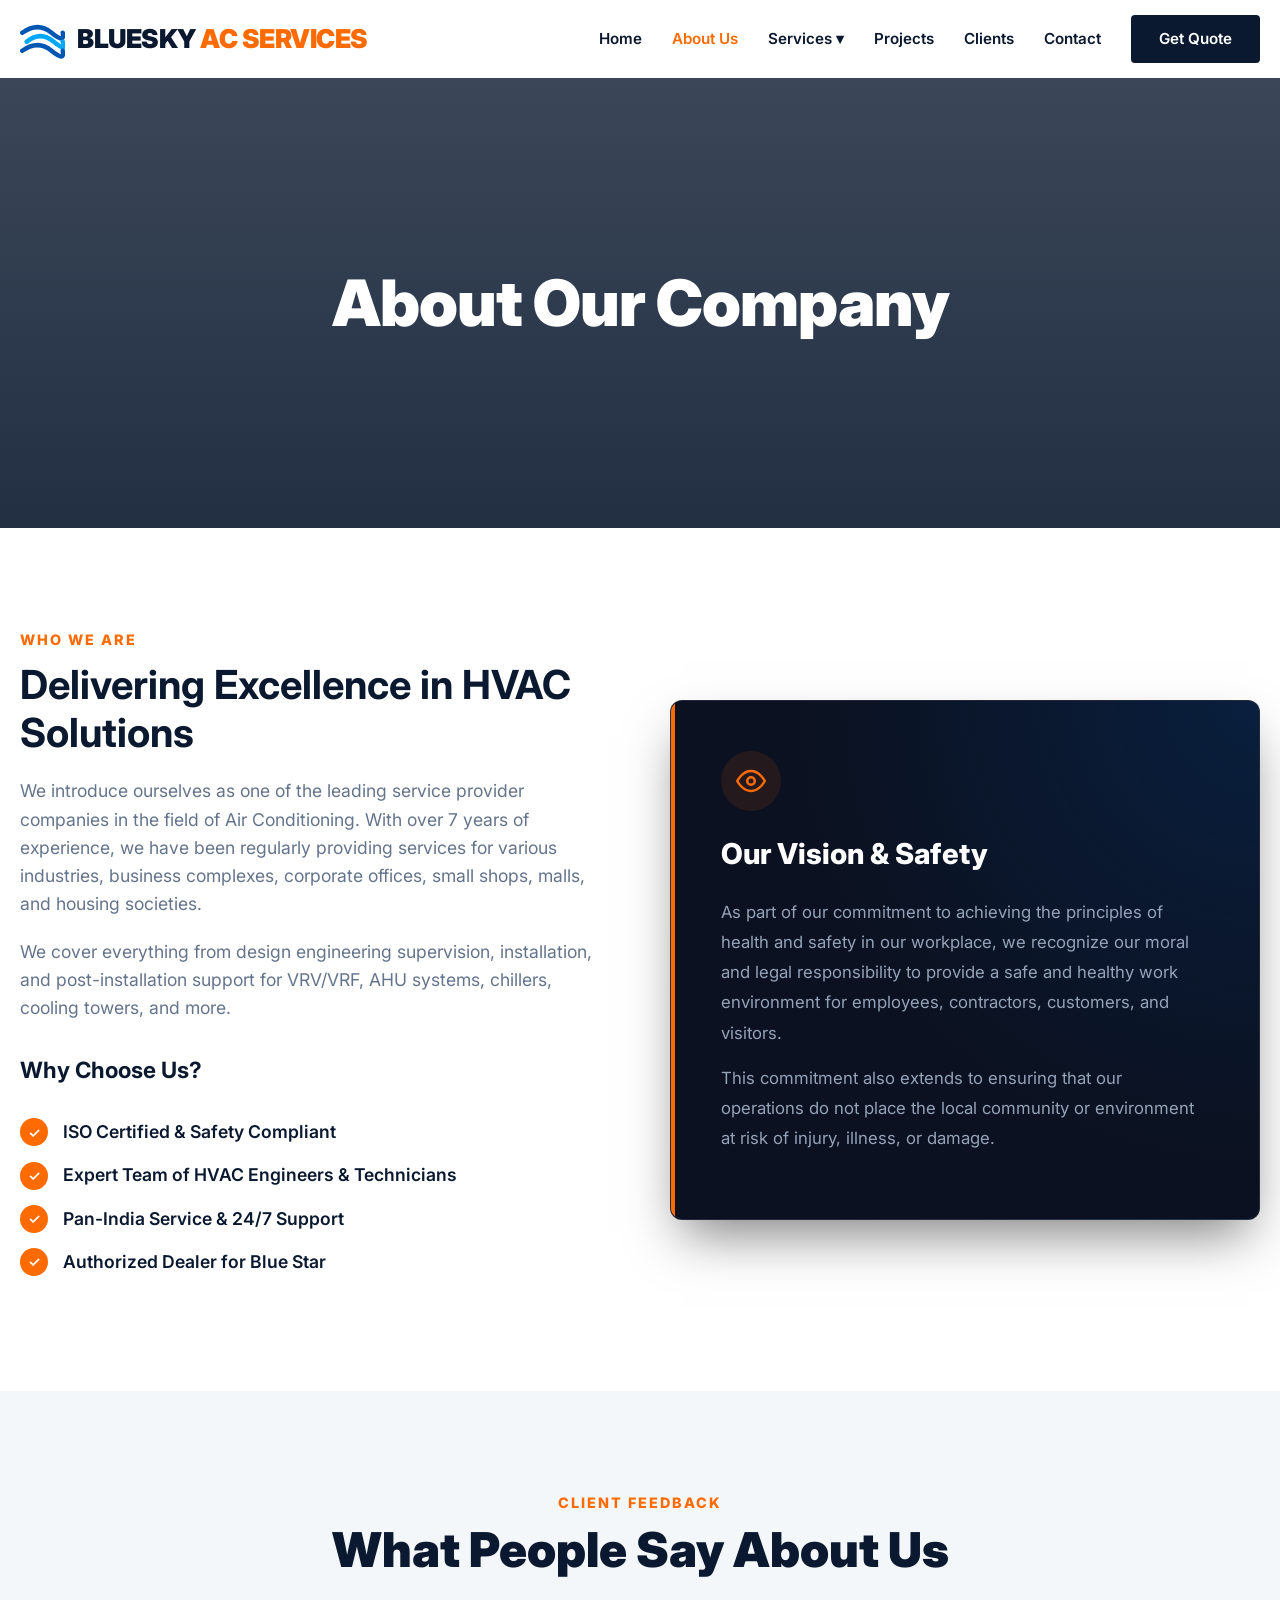
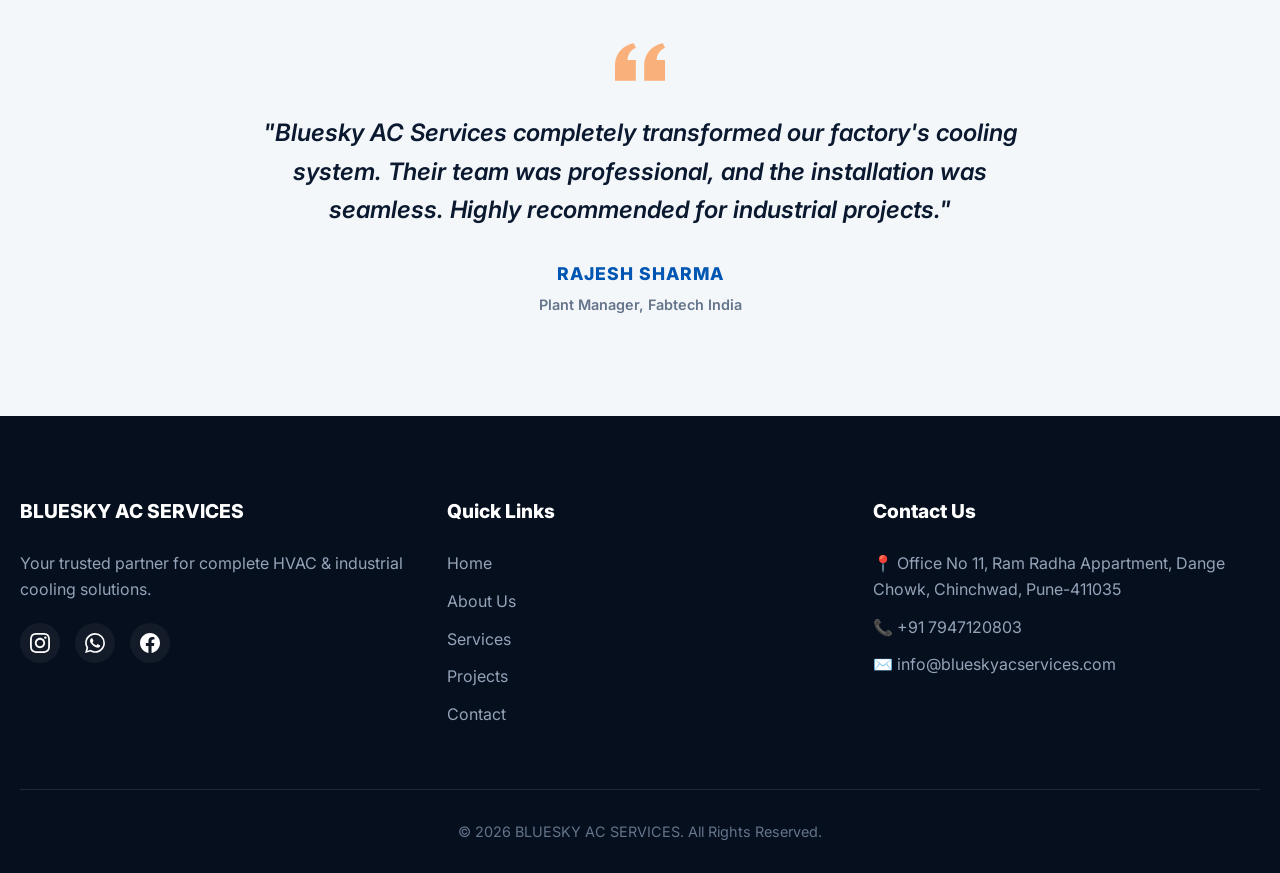
==== commit 1a98b286: "responsive check" ====
--- a/about.html
+++ b/about.html
@@ -12,7 +12,7 @@
         .page-hero {
             position: relative;
             height: 50vh;
-            min-height: 400px;
+            min-height: 350px;
             display: flex;
             align-items: center;
             justify-content: center;
@@ -110,11 +110,31 @@
         .client-info h4 { font-size: 1.1rem; font-weight: 800; color: var(--primary-blue); margin-bottom: 5px; text-transform: uppercase; letter-spacing: 1px;}
         .client-info p { font-size: 0.9rem; color: var(--text-light); font-weight: 600; }
 
+        /* --- RESPONSIVE DESIGN --- */
+        @media (max-width: 1024px) {
+            .page-hero { background-attachment: scroll; } /* Disable fixed background on mobile/tablets */
+        }
+
         @media (max-width: 900px) {
             .about-split { grid-template-columns: 1fr; gap: 40px; }
-            .page-hero h1 { font-size: 2.5rem; }
+            .page-hero h1 { font-size: 3rem; }
+            .about-text h2 { font-size: 2rem; }
             .vision-card { padding: 30px; }
             .testimonial-text { font-size: 1.2rem; }
+        }
+
+        @media (max-width: 768px) {
+            .page-hero { height: 35vh; min-height: 250px; }
+            .page-hero h1 { font-size: 2.5rem; }
+            .section { padding: 60px 20px; }
+            
+            .vision-card { padding: 25px 20px; }
+            .vision-card h3 { font-size: 1.5rem; }
+            
+            .testimonial-section { padding: 60px 15px; }
+            .testimonial-container { min-height: 300px; }
+            .testimonial-text { font-size: 1.1rem; }
+            .section-header h2 { font-size: 2rem; }
         }
     </style>
 </head>
--- a/style.css
+++ b/style.css
@@ -4,7 +4,7 @@
 :root {
     --primary-blue: #0056b3;
     --accent-blue: #00a8ff;
-    --accent-orange: #ff6b00; /* High contrast theme color */
+    --accent-orange: #ff6b00; 
     --dark-navy: #0a192f;
     --darker-navy: #060f1e;
     --light-bg: #f4f7f9;
@@ -33,11 +33,11 @@
     position: sticky;
     top: 0;
     z-index: 1000;
-    border-bottom: 1px solid #e2e8f0;
+    border-bottom: none; /* Removes the line */
 }
 
 .nav-container {
-    max-width: 1300px;
+    max-width: 1400px; /* Increased max-width to give more room */
     margin: 0 auto;
     padding: 15px 20px;
     display: flex;
@@ -45,14 +45,21 @@
     align-items: center;
 }
 
-.logo-container { display: flex; align-items: center; gap: 12px; text-decoration: none; }
+.logo-container { 
+    display: flex; 
+    align-items: center; 
+    gap: 12px; 
+    text-decoration: none; 
+    outline: none; /* <--- This removes the border box */
+}
 .logo-icon { width: 45px; height: 45px; fill: none; stroke: var(--primary-blue); stroke-width: 8; stroke-linecap: round; }
 .logo-icon path:nth-child(2) { stroke: var(--accent-blue); }
 .logo-text { font-size: 26px; font-weight: 900; color: var(--dark-navy); text-transform: uppercase; letter-spacing: -0.5px; }
 .logo-text span { color: var(--accent-orange); }
 
-.nav-links { display: flex; list-style: none; gap: 35px; align-items: center; }
-.nav-links a { text-decoration: none; color: var(--dark-navy); font-weight: 600; font-size: 0.95rem; transition: color 0.3s; }
+.nav-links { display: flex; list-style: none; gap: 30px; align-items: center; }
+.nav-links li { white-space: nowrap; } /* Prevents text from breaking into two lines */
+.nav-links a { text-decoration: none; color: var(--dark-navy); font-weight: 600; font-size: 0.95rem; transition: color 0.3s; display: flex; align-items: center; gap: 4px;}
 .nav-links a:hover, .nav-links a.active { color: var(--accent-orange); }
 
 /* Dropdown Menu */
@@ -70,12 +77,21 @@
     left: 0;
     border-top: 3px solid var(--accent-orange);
 }
-.dropdown-menu li { list-style: none; }
+.dropdown-menu li { list-style: none; white-space: normal; }
 .dropdown-menu a { color: var(--dark-navy); padding: 10px 20px; display: block; font-size: 0.9rem; }
 .dropdown-menu a:hover { background-color: var(--light-bg); color: var(--accent-orange); }
 .dropdown:hover .dropdown-menu { display: block; }
 
-.btn-quote { background: var(--dark-navy); color: var(--white) !important; padding: 12px 28px; border-radius: 4px; font-weight: 700; transition: all 0.3s; }
+.btn-quote { 
+    background: var(--dark-navy); 
+    color: var(--white) !important; 
+    padding: 12px 28px; 
+    border-radius: 4px; 
+    font-weight: 700; 
+    transition: all 0.3s; 
+    white-space: nowrap; /* Prevents the button from being squashed */
+    display: inline-block;
+}
 .btn-quote:hover { background: var(--accent-orange); transform: translateY(-2px); box-shadow: 0 10px 20px rgba(255, 107, 0, 0.2); }
 
 .menu-toggle { display: none; font-size: 1.8rem; cursor: pointer; color: var(--dark-navy); }
@@ -210,18 +226,8 @@
 .reveal.active { opacity: 1; transform: translateY(0); }
 
 /* --- RESPONSIVE DESIGN --- */
-@media (max-width: 900px) {
-    .hero-section::after, .hero-section::before { width: 100%; clip-path: none; opacity: 0.2; }
-    .hero-text-box h1 { font-size: 3rem; }
-    .stats-box { grid-template-columns: repeat(2, 1fr); }
-    .stat-item { border-bottom: 1px solid #e2e8f0; }
-    .stat-item:nth-child(even) { border-right: none; }
-    .cert-container { flex-direction: column; text-align: center; padding: 40px 20px; gap: 40px; }
-    .cert-text h3 { justify-content: center; }
-    .cert-text h3::before { display: none; }
-}
-
-@media (max-width: 768px) {
+/* We changed the breakpoint to 1024px to fix the squashed header issue */
+@media (max-width: 1024px) {
     /* Mobile Menu */
     .menu-toggle { display: block; }
     .nav-links { 
@@ -236,39 +242,96 @@
         box-shadow: 0 10px 20px rgba(0,0,0,0.1); 
         border-top: 1px solid #e2e8f0; 
         gap: 20px;
+        align-items: flex-start;
     }
+    .logo-text { font-size: 24px; }
     .nav-links.active { display: flex; }
     .dropdown:hover .dropdown-menu { display: none; } 
+    .dropdown-menu { position: static; box-shadow: none; border: none; padding-left: 20px; display: none; }
+    .dropdown.active .dropdown-menu { display: block; }
     
-    /* Hero Adjustments */
-    .hero-section { padding: 80px 20px; min-height: 80vh; }
-    .hero-text-box h1 { font-size: 2.5rem; margin-bottom: 15px; }
+    .hero-section::after, .hero-section::before { width: 100%; clip-path: none; opacity: 0.15; }
+    .hero-text-box h1 { font-size: 3.5rem; }
+    .stats-box { grid-template-columns: repeat(2, 1fr); max-width: 90%; }
+    .stat-item { border-bottom: 1px solid #e2e8f0; }
+    .stat-item:nth-child(even) { border-right: none; }
+}
+
+@media (max-width: 768px) {
+    /* Hero Section */
+    .hero-section { padding: 60px 20px; min-height: 70vh; align-items: flex-start; padding-top: 100px; }
+    .hero-text-box h1 { font-size: 2.8rem; margin-bottom: 15px; }
     .hero-text-box p { font-size: 1rem; margin-bottom: 30px; }
     .hero-btns { flex-direction: column; width: 100%; gap: 15px; }
     .btn-primary, .btn-secondary { width: 100%; text-align: center; padding: 15px; }
 
     /* Stats */
-    .stats-box { grid-template-columns: 1fr; }
-    .stat-item { border-right: none; padding: 30px 20px; }
-    .stat-item h2 { font-size: 2.5rem; }
+    .wix-stats-wrapper { margin-top: -30px; }
+    .stats-box { grid-template-columns: 1fr; max-width: 100%; margin: 0 10px; }
+    .stat-item { border-right: none; border-bottom: 1px solid #e2e8f0; padding: 25px 20px; }
+    .stat-item:last-child { border-bottom: none; }
+    .stat-item h2 { font-size: 2.2rem; }
 
     /* Sections & Grids */
     .section { padding: 60px 20px; }
-    .section-header { margin-bottom: 40px; }
+    .section-header { margin-bottom: 40px; text-align: center; }
     .section-header h2 { font-size: 2rem; }
     .grid-container { grid-template-columns: 1fr; }
-    
+
     /* Cert Section */
-    .cert-text h2 { font-size: 2rem; }
+    .cert-section { padding: 60px 20px; }
+    .cert-container { flex-direction: column; text-align: center; padding: 30px 20px; gap: 30px; }
+    .cert-image { width: 200px; }
+    .cert-text h3 { justify-content: center; }
+    .cert-text h3::before { display: none; }
+    .cert-text h2 { font-size: 1.8rem; }
     .cert-text p { font-size: 1rem; }
 
-    /* Gallery (from index.html) */
-    .gallery-container { height: 300px; }
-    .gallery-caption h3 { font-size: 1.5rem; }
-    .gallery-caption p { font-size: 0.9rem; }
-    .gallery-caption { left: 20px; bottom: 20px; }
-
     /* Footer */
-    .footer-grid { grid-template-columns: 1fr; gap: 30px; }
+    .footer-grid { grid-template-columns: 1fr; gap: 30px; text-align: center; }
     .footer-col h4 { margin-bottom: 15px; }
+    .social-icons { justify-content: center; }
+}
+/* --- SCROLLED NAVIGATION EFFECT --- */
+/* --- SCROLLED NAVIGATION EFFECT WITH GRADIENT --- */
+header.scrolled {
+    /* Premium Dark Gradient (Deep Navy to almost Black) */
+    background: linear-gradient(135deg, #0a192f 0%, #060f1e 100%);
+    backdrop-filter: blur(10px); /* Adds a glass-like blur to the background */
+    border-bottom: 1px solid rgba(255,255,255,0.05); /* Very subtle bottom line */
+    box-shadow: 0 10px 30px rgba(0,0,0,0.3); /* Stronger shadow for depth */
+    transition: background 0.4s ease, box-shadow 0.4s ease;
+}
+
+/* Change Logo Text Color */
+header.scrolled .logo-text {
+    color: var(--white);
+}
+header.scrolled .logo-text span {
+    color: var(--accent-orange); /* Keeps AC SERVICES orange */
+}
+
+/* Change Navigation Links Color */
+header.scrolled .nav-links a {
+    color: var(--white);
+}
+header.scrolled .nav-links a:hover, 
+header.scrolled .nav-links a.active {
+    color: var(--accent-orange);
+}
+
+/* Ensure the Mobile Menu Toggle is visible on dark bg */
+header.scrolled .menu-toggle {
+    color: var(--white);
+}
+
+/* Make the Get Quote button pop a bit more on dark background */
+header.scrolled .btn-quote {
+    background: var(--accent-orange);
+    color: var(--white) !important;
+    box-shadow: 0 4px 15px rgba(255, 107, 0, 0.4);
+}
+header.scrolled .btn-quote:hover {
+    background: var(--white);
+    color: var(--dark-navy) !important;
 }
